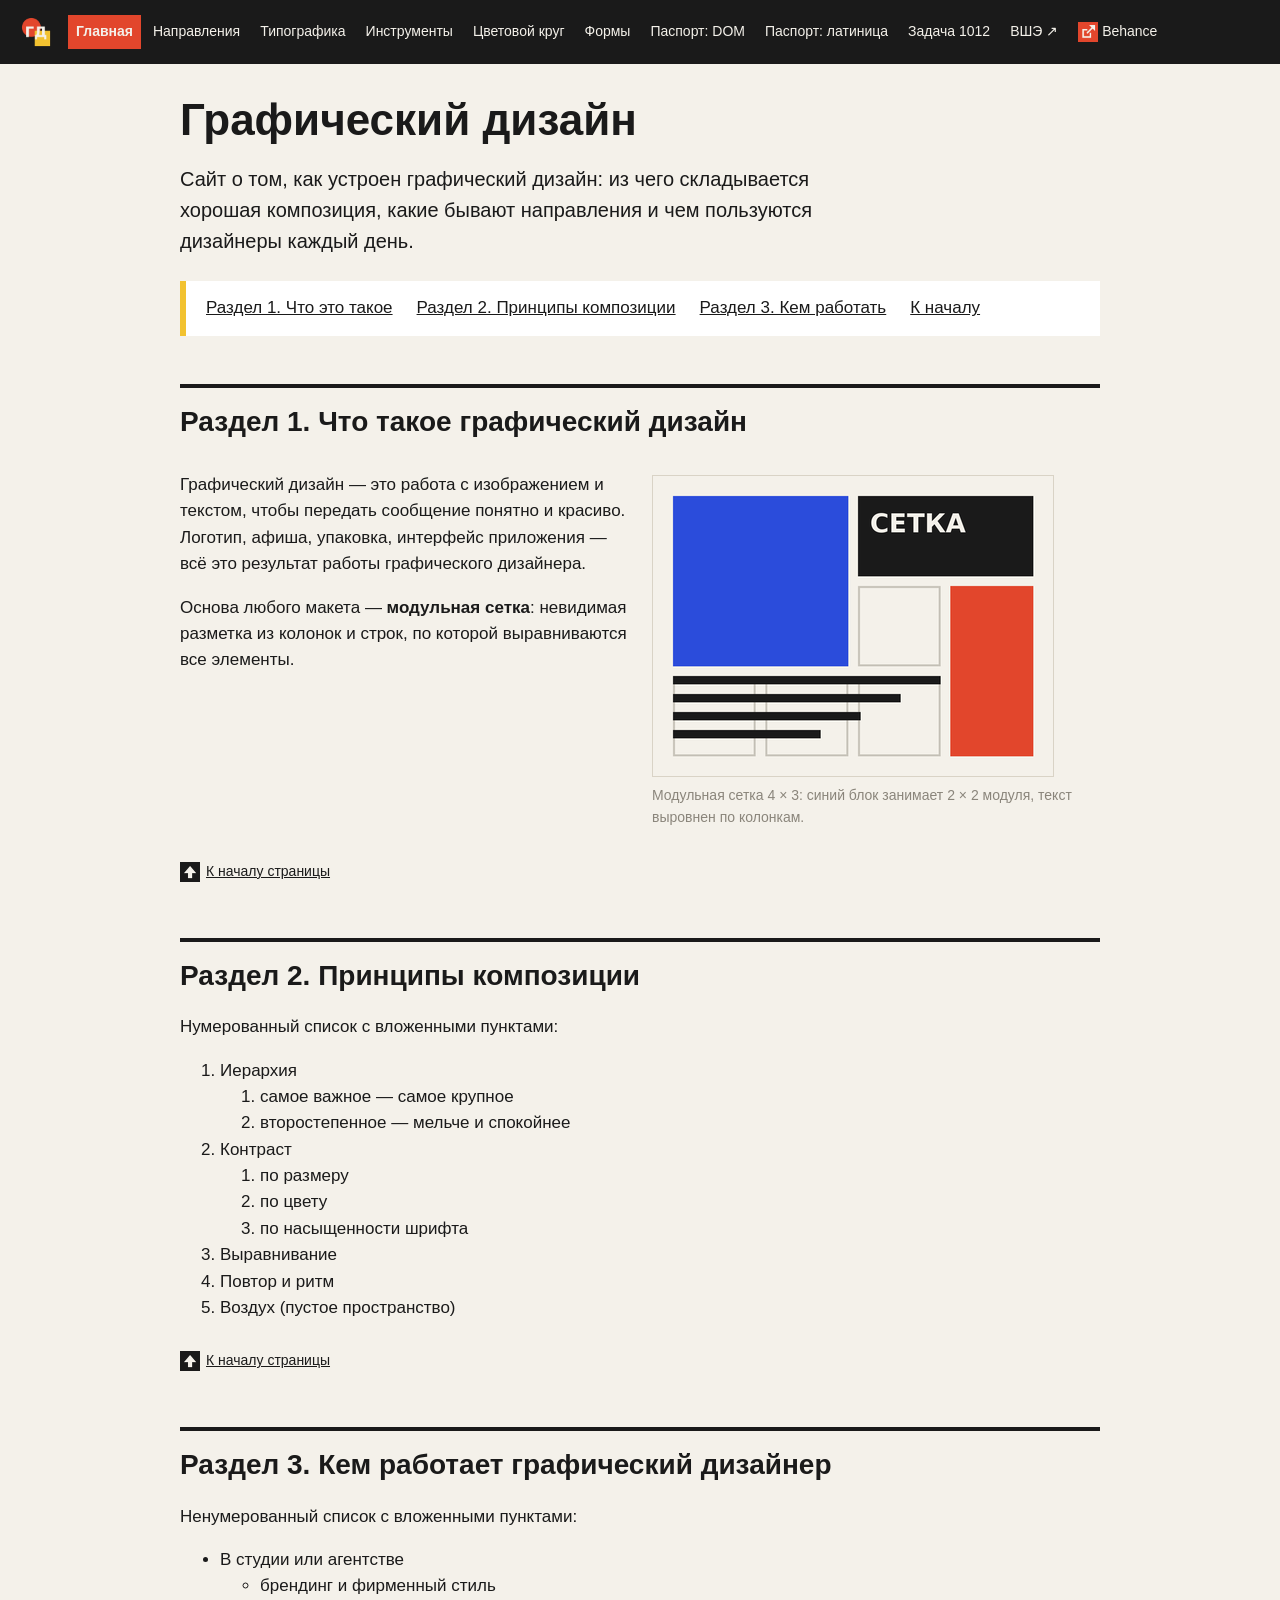
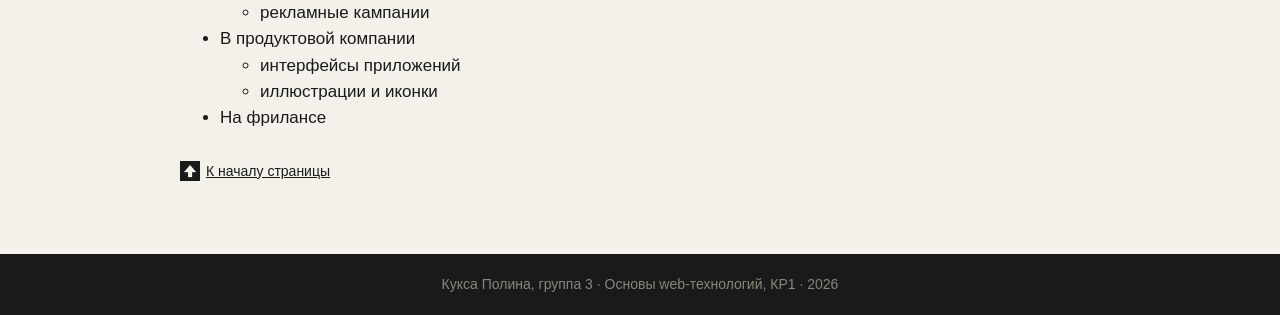
==== index.html @ b02f4c43 "Add files via upload" ====
<!DOCTYPE html>
<html lang="ru">
<head>
    <meta charset="UTF-8">
    <meta name="viewport" content="width=device-width, initial-scale=1.0">
    <title>Графический дизайн — главная</title>
    <link rel="stylesheet" href="style.css">
</head>
<body>
    <a id="top"></a>
    <header class="site-header">
        <!-- Графическая ссылка на начальную страницу -->
        <a href="index.html" class="logo"><img src="images/logo.png" alt="На главную" width="40" height="40"></a>
        <nav>
            <ul class="menu">
            <li><a href="index.html" class="active">Главная</a></li>
            <li><a href="directions.html">Направления</a></li>
            <li><a href="typography.html">Типографика</a></li>
            <li><a href="tools.html">Инструменты</a></li>
            <li><a href="directions.html#color">Цветовой круг</a></li>
            <li><a href="forms.html">Формы</a></li>
            <li><a href="dom.html">Паспорт: DOM</a></li>
            <li><a href="latin.html">Паспорт: латиница</a></li>
            <li><a href="task.html">Задача 1012</a></li>
            <li><a href="https://www.hse.ru/" target="_blank">ВШЭ ↗</a></li>
            <li><a href="https://www.behance.net/" target="_blank"><img src="images/external.png" alt="Behance" width="20" height="20"> Behance</a></li>
            </ul>
        </nav>
    </header>

    <main>
        <h1>Графический дизайн</h1>
        <p class="lead">Сайт о том, как устроен графический дизайн: из чего складывается хорошая композиция, какие бывают направления и чем пользуются дизайнеры каждый день.</p>

        <!-- Навигация по закладкам внутри страницы -->
        <div class="page-nav">
            <a href="#what">Раздел 1. Что это такое</a>
            <a href="#principles">Раздел 2. Принципы композиции</a>
            <a href="#career">Раздел 3. Кем работать</a>
            <a href="#top">К началу</a>
        </div>

        <h2 id="what">Раздел 1. Что такое графический дизайн</h2>
        <div class="two-cols">
            <div>
                <p>Графический дизайн — это работа с изображением и текстом, чтобы передать сообщение понятно и красиво. Логотип, афиша, упаковка, интерфейс приложения — всё это результат работы графического дизайнера.</p>
                <p>Основа любого макета — <b>модульная сетка</b>: невидимая разметка из колонок и строк, по которой выравниваются все элементы.</p>
            </div>
            <figure>
                <img src="images/grid.png" alt="Модульная сетка" width="400" height="300">
                <figcaption>Модульная сетка 4 × 3: синий блок занимает 2 × 2 модуля, текст выровнен по колонкам.</figcaption>
            </figure>
        </div>
        <a href="#top" class="to-top"><img src="images/up.png" alt="" width="20" height="20"> К началу страницы</a>

        <h2 id="principles">Раздел 2. Принципы композиции</h2>
        <p>Нумерованный список с вложенными пунктами:</p>
        <ol>
            <li>Иерархия
                <ol>
                    <li>самое важное — самое крупное</li>
                    <li>второстепенное — мельче и спокойнее</li>
                </ol>
            </li>
            <li>Контраст
                <ol>
                    <li>по размеру</li>
                    <li>по цвету</li>
                    <li>по насыщенности шрифта</li>
                </ol>
            </li>
            <li>Выравнивание</li>
            <li>Повтор и ритм</li>
            <li>Воздух (пустое пространство)</li>
        </ol>
        <a href="#top" class="to-top"><img src="images/up.png" alt="" width="20" height="20"> К началу страницы</a>

        <h2 id="career">Раздел 3. Кем работает графический дизайнер</h2>
        <p>Ненумерованный список с вложенными пунктами:</p>
        <ul>
            <li>В студии или агентстве
                <ul>
                    <li>брендинг и фирменный стиль</li>
                    <li>рекламные кампании</li>
                </ul>
            </li>
            <li>В продуктовой компании
                <ul>
                    <li>интерфейсы приложений</li>
                    <li>иллюстрации и иконки</li>
                </ul>
            </li>
            <li>На фрилансе</li>
        </ul>
        <a href="#top" class="to-top"><img src="images/up.png" alt="" width="20" height="20"> К началу страницы</a>
    </main>

    <footer>Кукса Полина, группа 3 · Основы web-технологий, КР1 · 2026</footer>
</body>
</html>
---- style.css ----
/* ===== Общие стили для всех страниц сайта ===== */

/* Цвета сайта: бумага, чернила и три акцентных цвета */
:root {
    --paper: #f4f1ea;
    --ink: #1a1a1a;
    --red: #e2462c;
    --blue: #2b4cdb;
    --yellow: #f2c230;
    --grey: #8a857b;
}

body {
    margin: 0;
    background-color: var(--paper);
    color: var(--ink);
    font-family: "Helvetica Neue", Arial, sans-serif;
    font-size: 17px;
    line-height: 1.55;
}

/* ===== Шапка и навигация (одинаковая на всех страницах) ===== */
.site-header {
    display: flex;
    align-items: center;
    gap: 12px;
    padding: 12px 16px;
    background-color: var(--ink);
}

.logo img {
    display: block;
}

.menu {
    display: flex;
    flex-wrap: wrap;
    gap: 4px;
    margin: 0;
    padding: 0;
    list-style: none;
}

.menu a {
    display: inline-block;
    padding: 6px 8px;
    color: var(--paper);
    text-decoration: none;
    font-size: 14px;
}

.menu a img {
    vertical-align: middle;
}

/* Наведение мышкой на пункт меню */
.menu a:hover {
    background-color: var(--yellow);
    color: var(--ink);
}

/* Текущая страница — выделена красным (пункт 5 требований) */
.menu a.active {
    background-color: var(--red);
    color: var(--paper);
    font-weight: bold;
}

/* ===== Основное содержимое ===== */
main {
    max-width: 920px;
    margin: 0 auto;
    padding: 32px 24px 64px;
}

h1 {
    font-size: 44px;
    line-height: 1.1;
    margin: 0 0 16px;
}

h2 {
    font-size: 28px;
    margin: 48px 0 12px;
    padding-top: 12px;
    border-top: 4px solid var(--ink);
}

.lead {
    font-size: 20px;
    max-width: 680px;
}

a {
    color: var(--blue);
}

/* Навигация внутри страницы по закладкам (пункт 6) */
.page-nav {
    display: flex;
    flex-wrap: wrap;
    gap: 8px;
    margin: 24px 0;
    padding: 12px;
    background-color: #fff;
    border-left: 6px solid var(--yellow);
}

.page-nav a {
    padding: 2px 8px;
    color: var(--ink);
}

/* Ссылка «К началу» в конце каждого раздела */
.to-top {
    display: inline-flex;
    align-items: center;
    gap: 6px;
    margin-top: 12px;
    color: var(--ink);
    font-size: 14px;
}

/* Картинки с подписями */
figure {
    margin: 20px 0;
}

figure img {
    max-width: 100%;
    height: auto;
    border: 1px solid #d9d3c6;
}

figcaption {
    font-size: 14px;
    color: var(--grey);
}

.two-cols {
    display: flex;
    flex-wrap: wrap;
    gap: 24px;
    align-items: flex-start;
}

.two-cols > * {
    flex: 1 1 280px;
}

/* ===== Таблица (пункт 10) ===== */
.tools-table {
    width: 100%;
    border-collapse: collapse;
    background-image: url("images/table_bg.png");  /* картинка на фоне всей таблицы */
    background-size: 300px;
}

.tools-table th,
.tools-table td {
    padding: 10px;
    border: 2px solid var(--ink);
    vertical-align: middle;
}

.tools-table th {
    background-color: var(--ink);
    color: var(--paper);
    text-align: left;
}

/* ===== Формы ===== */
form {
    padding: 20px;
    background-color: #fff;
    border: 2px solid var(--ink);
}

form label {
    display: block;
    margin: 10px 0;
}

input[type="text"],
input[type="tel"],
input[type="email"],
input[type="number"],
input[type="date"],
input[type="password"],
textarea {
    padding: 6px 8px;
    font-size: 16px;
    border: 1px solid var(--grey);
}

button,
input[type="submit"],
input[type="reset"],
input[type="button"] {
    padding: 8px 16px;
    font-size: 16px;
    border: 2px solid var(--ink);
    background-color: var(--yellow);
    cursor: pointer;
}

input[type="reset"] {
    background-color: #fff;
}

.note {
    padding: 12px 16px;
    background-color: #fff;
    border-left: 6px solid var(--blue);
    margin: 16px 0;
}

code {
    font-family: Menlo, Consolas, monospace;
    font-size: 14px;
    background-color: #ebe6da;
    padding: 1px 4px;
}

/* ===== Паспорт (страницы 2 и 3) ===== */
.passport {
    width: 420px;
    max-width: 100%;
    border: 1px solid #b9a8a8;
    box-shadow: 0 4px 16px rgba(0, 0, 0, 0.15);
}

.passport-page {
    position: relative;
    padding: 18px 24px 18px 24px;
    /* розоватый фон с узором, как на настоящем паспорте */
    background-color: #f6e9e6;
    background-image: repeating-radial-gradient(circle at 30% 40%, #f6e9e6 0, #f6e9e6 6px, #efdcd8 7px, #f6e9e6 8px);
    min-height: 250px;
}

.passport-page + .passport-page {
    border-top: 2px dashed #c9a9a4;
}

.passport-title {
    text-align: center;
    font-size: 12px;
    letter-spacing: 2px;
    color: #7a5b57;
    margin-bottom: 10px;
}

/* Каждое поле паспорта — это абзац <p>: подпись + <span> со значением */
.passport-page p {
    margin: 6px 0;
    font-size: 11px;
    color: #7a5b57;
}

.passport-page p span {
    display: block;
    font-family: "Courier New", monospace;
    font-size: 17px;
    font-weight: bold;
    color: #1d1d1d;
    border-bottom: 1px solid #c9a9a4;
}

/* Дата рождения: день.месяц и год стоят в одной строке */
.passport-page p.birth span {
    display: inline;
    border-bottom: none;
}

.passport-photo {
    float: left;
    width: 100px;
    margin: 4px 16px 8px 0;
    border: 1px solid #c9a9a4;
}

.passport-fields {
    overflow: hidden;
}

/* Серия и номер — вертикально красным справа */
.passport-number {
    position: absolute;
    right: 4px;
    top: 30px;
    writing-mode: vertical-rl;
    color: #c0262d;
    font-family: "Courier New", monospace;
    font-weight: bold;
    letter-spacing: 2px;
}

/* ===== Задача ===== */
.task-form li {
    margin: 10px 0;
}

.task-form ul {
    list-style: none;
    padding: 0;
}

#result {
    padding: 6px 8px;
    font-size: 16px;
    width: 320px;
    max-width: 100%;
    font-weight: bold;
}

footer {
    padding: 20px 24px;
    background-color: var(--ink);
    color: var(--grey);
    font-size: 14px;
    text-align: center;
}
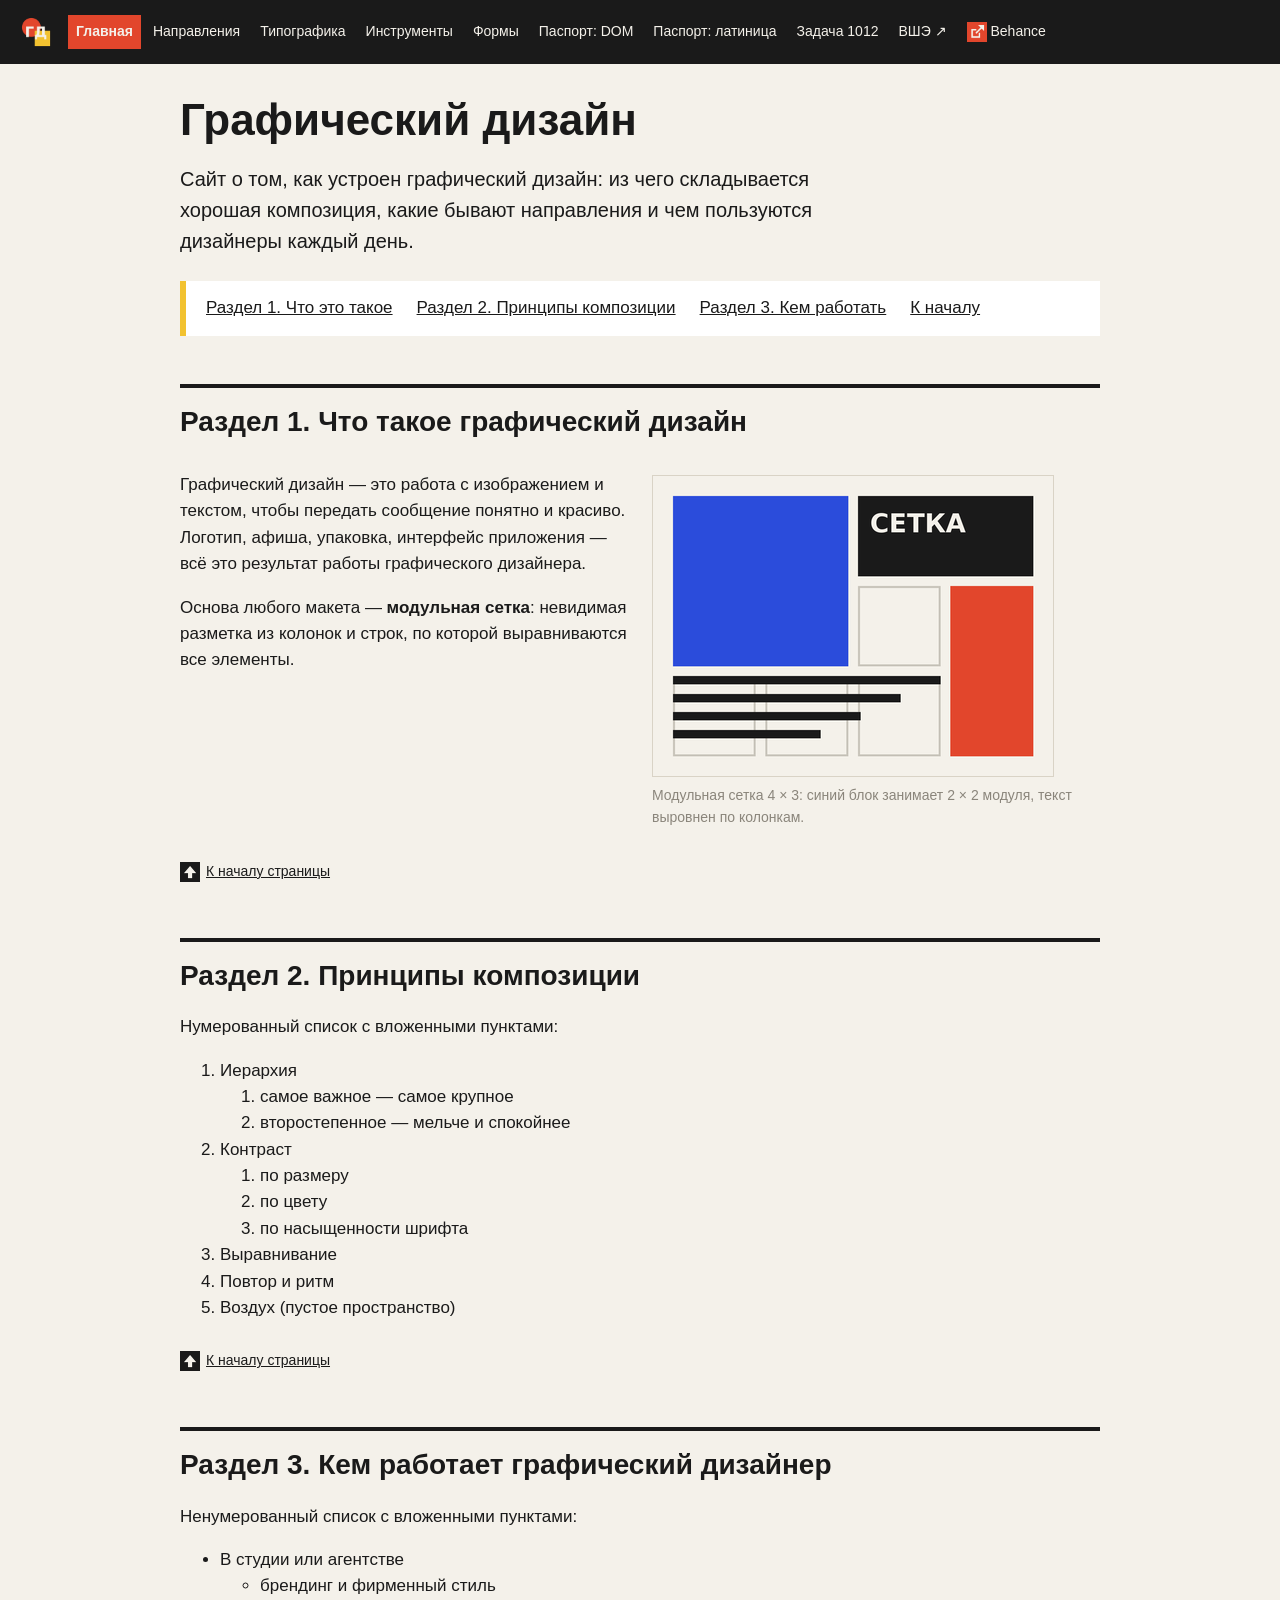
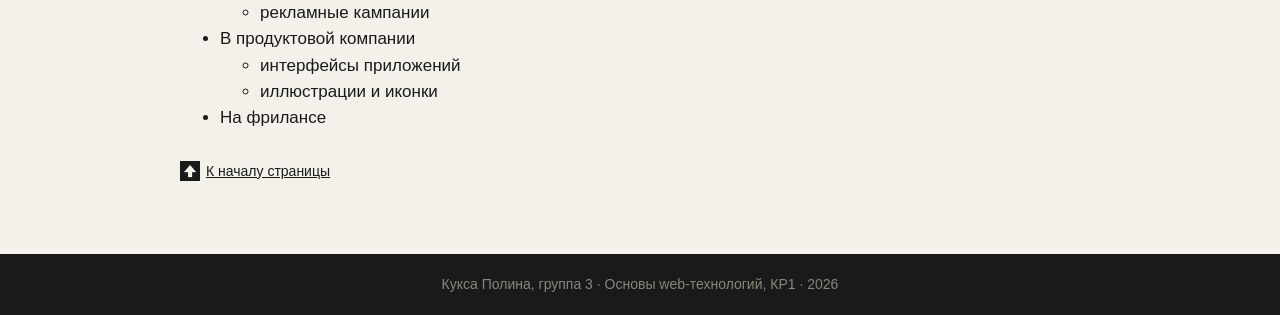
==== commit 80e07fa2: "Add files via upload" ====
--- a/index.html
+++ b/index.html
@@ -16,8 +16,7 @@
             <li><a href="index.html" class="active">Главная</a></li>
             <li><a href="directions.html">Направления</a></li>
             <li><a href="typography.html">Типографика</a></li>
-            <li><a href="tools.html">Инструменты</a></li>
-            <li><a href="directions.html#color">Цветовой круг</a></li>
+            <li><a href="tools.html#programs">Инструменты</a></li>
             <li><a href="forms.html">Формы</a></li>
             <li><a href="dom.html">Паспорт: DOM</a></li>
             <li><a href="latin.html">Паспорт: латиница</a></li>
